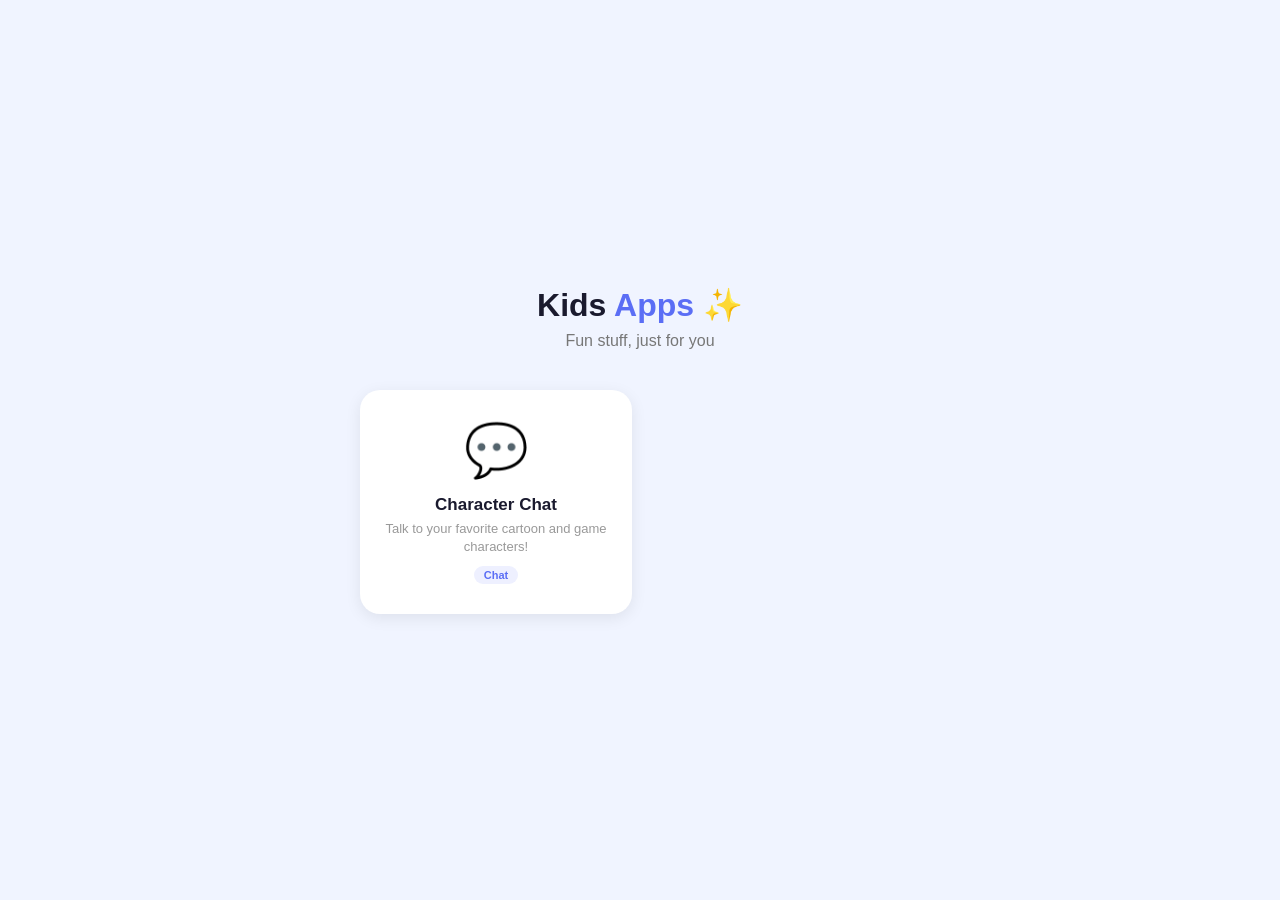
==== index.html @ 6673cadf "✨ Add index page, .gitignore, and fix AI suggestion parsing - Add Kids Apps index page linking to Ch" ====
<!DOCTYPE html>
<html lang="en">
<head>
<meta charset="UTF-8">
<meta name="viewport" content="width=device-width, initial-scale=1.0">
<meta name="apple-mobile-web-app-capable" content="yes">
<meta name="apple-mobile-web-app-title" content="Kids Apps">
<title>Kids Apps ✨</title>
<style>
* { box-sizing: border-box; margin: 0; padding: 0; -webkit-tap-highlight-color: transparent; }
body {
  font-family: -apple-system, BlinkMacSystemFont, 'Segoe UI', sans-serif;
  background: #f0f4ff;
  min-height: 100vh;
  color: #1a1a2e;
  display: flex;
  flex-direction: column;
  align-items: center;
  justify-content: center;
  padding: 32px 16px;
}
.hero {
  text-align: center;
  margin-bottom: 40px;
}
.hero h1 {
  font-size: 32px;
  font-weight: 800;
  color: #1a1a2e;
  line-height: 1.2;
}
.hero h1 span { color: #5b6ef5; }
.hero p {
  font-size: 16px;
  color: #777;
  margin-top: 8px;
}
.apps {
  display: grid;
  grid-template-columns: repeat(auto-fill, minmax(200px, 1fr));
  gap: 16px;
  width: 100%;
  max-width: 560px;
}
.app-card {
  background: white;
  border-radius: 20px;
  padding: 28px 20px;
  text-align: center;
  text-decoration: none;
  color: inherit;
  box-shadow: 0 4px 16px rgba(0,0,0,0.08);
  border: 2px solid transparent;
  transition: transform 0.12s, box-shadow 0.12s, border-color 0.12s;
  cursor: pointer;
}
.app-card:hover {
  transform: translateY(-3px);
  box-shadow: 0 8px 24px rgba(91,110,245,0.15);
  border-color: #5b6ef5;
}
.app-card:active { transform: scale(0.97); }
.app-icon { font-size: 52px; display: block; margin-bottom: 14px; }
.app-name { font-size: 17px; font-weight: 700; color: #1a1a2e; }
.app-desc { font-size: 13px; color: #999; margin-top: 5px; line-height: 1.4; }
.badge {
  display: inline-block;
  background: #eef0ff;
  color: #5b6ef5;
  font-size: 11px;
  font-weight: 600;
  border-radius: 20px;
  padding: 3px 10px;
  margin-top: 10px;
}
</style>
</head>
<body>
<div class="hero">
  <h1>Kids <span>Apps</span> ✨</h1>
  <p>Fun stuff, just for you</p>
</div>
<div class="apps">
  <a class="app-card" href="kids-chatbot.html">
    <span class="app-icon">💬</span>
    <div class="app-name">Character Chat</div>
    <div class="app-desc">Talk to your favorite cartoon and game characters!</div>
    <div class="badge">Chat</div>
  </a>
</div>
</body>
</html>
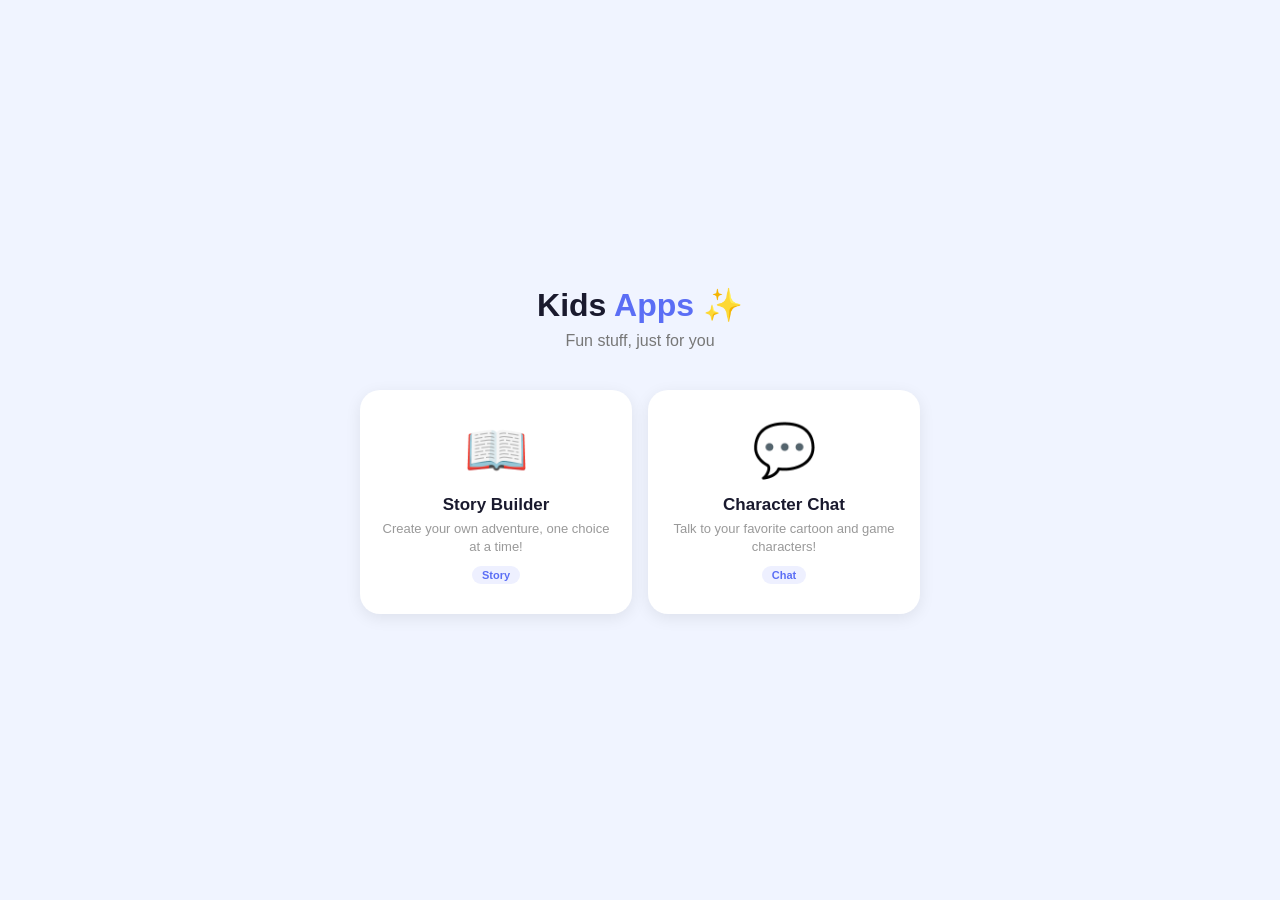
==== commit 99d0ea78: "📖 Add Story Builder app Pick a hero, world, and quest — then co-write a 4-chapter adventure with the" ====
--- a/index.html
+++ b/index.html
@@ -81,6 +81,12 @@
   <p>Fun stuff, just for you</p>
 </div>
 <div class="apps">
+  <a class="app-card" href="story-builder.html">
+    <span class="app-icon">📖</span>
+    <div class="app-name">Story Builder</div>
+    <div class="app-desc">Create your own adventure, one choice at a time!</div>
+    <div class="badge">Story</div>
+  </a>
   <a class="app-card" href="kids-chatbot.html">
     <span class="app-icon">💬</span>
     <div class="app-name">Character Chat</div>
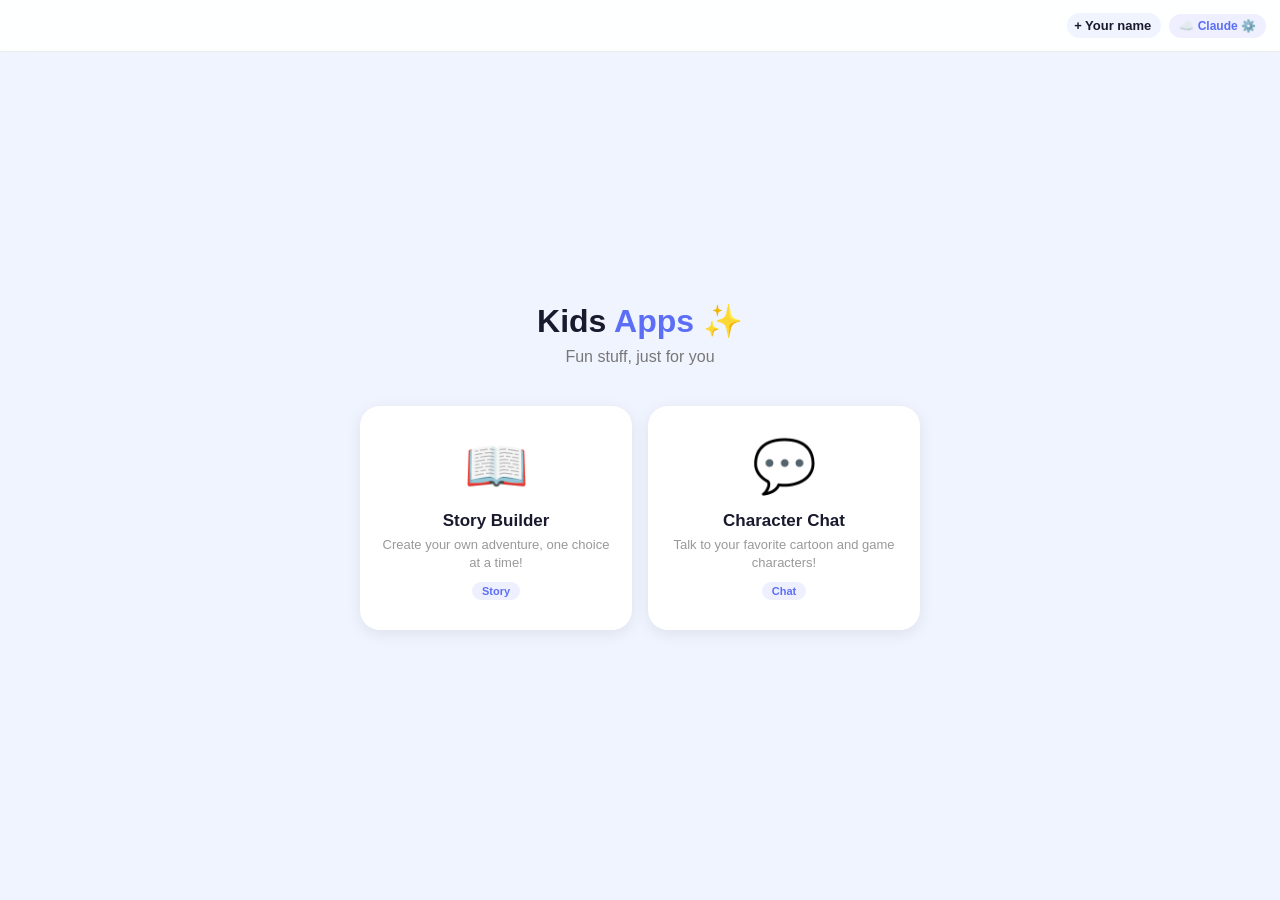
==== commit 4e462447: "Add shared header across all pages Profile pill, provider indicator, and navigation unified in heade" ====
--- a/index.html
+++ b/index.html
@@ -94,5 +94,7 @@
     <div class="badge">Chat</div>
   </a>
 </div>
+<script src="config.js" onerror="void 0"></script>
+<script src="header.js"></script>
 </body>
 </html>
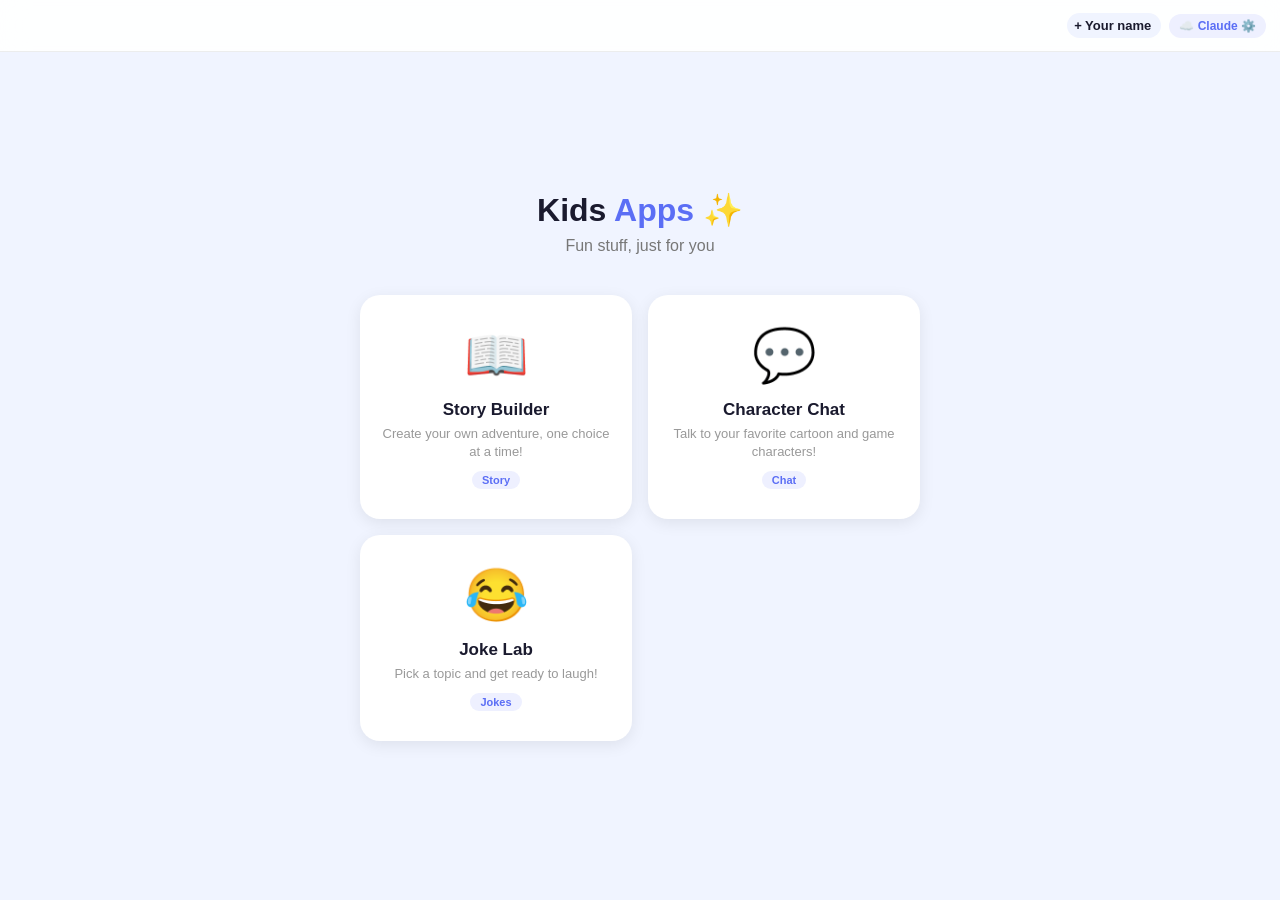
==== commit d89d577b: "Add Joke Lab app Topic picker (10 presets + free entry) → AI generates 3 jokes per batch → tap-to-re" ====
--- a/index.html
+++ b/index.html
@@ -93,6 +93,12 @@
     <div class="app-desc">Talk to your favorite cartoon and game characters!</div>
     <div class="badge">Chat</div>
   </a>
+  <a class="app-card" href="joke-lab.html">
+    <span class="app-icon">😂</span>
+    <div class="app-name">Joke Lab</div>
+    <div class="app-desc">Pick a topic and get ready to laugh!</div>
+    <div class="badge">Jokes</div>
+  </a>
 </div>
 <script src="config.js" onerror="void 0"></script>
 <script src="header.js"></script>
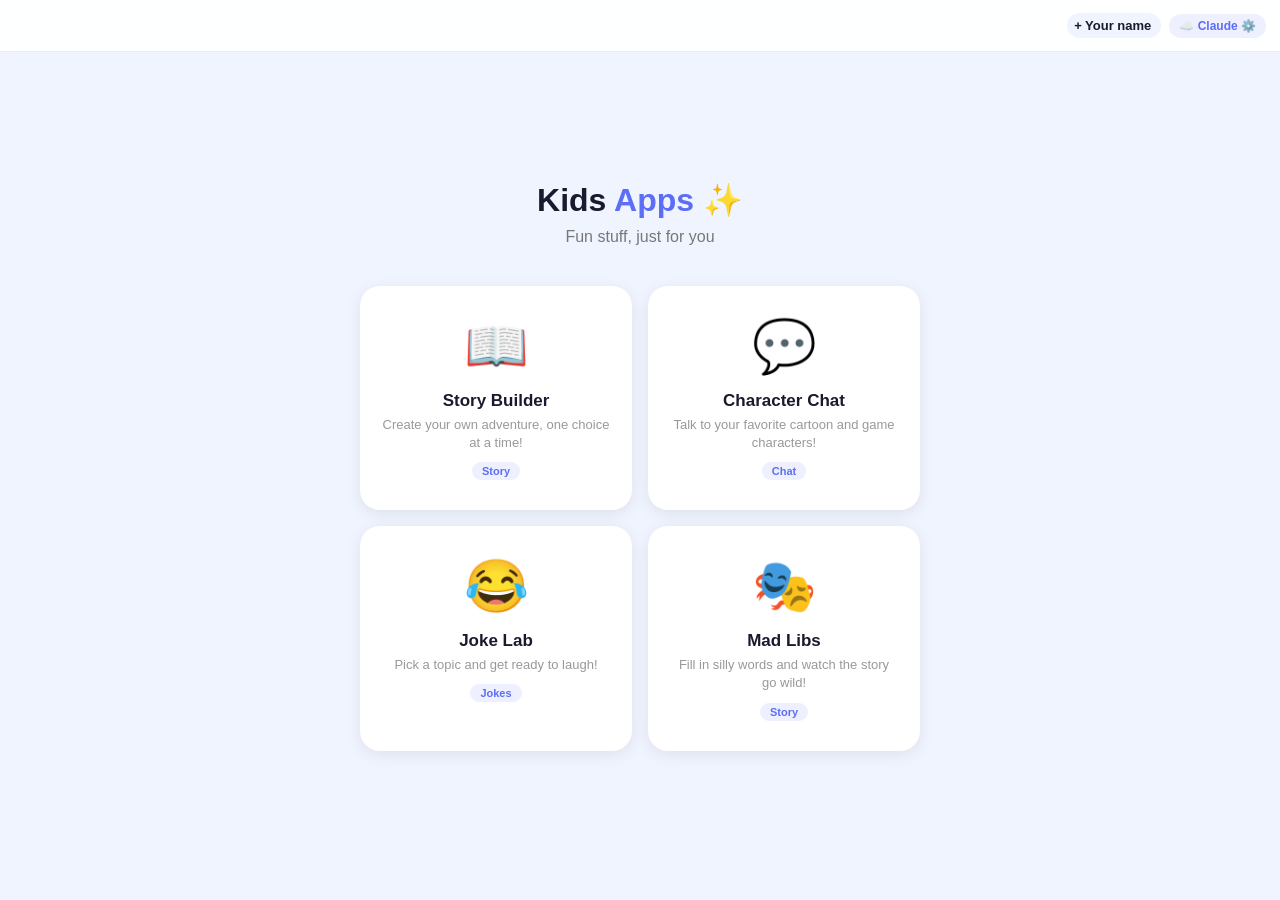
==== commit ff2033c0: "Add Mad Libs app 8 themed word slots (noun, adjective, verb-ing, animal, food, silly word, number, b" ====
--- a/index.html
+++ b/index.html
@@ -99,6 +99,12 @@
     <div class="app-desc">Pick a topic and get ready to laugh!</div>
     <div class="badge">Jokes</div>
   </a>
+  <a class="app-card" href="mad-libs.html">
+    <span class="app-icon">🎭</span>
+    <div class="app-name">Mad Libs</div>
+    <div class="app-desc">Fill in silly words and watch the story go wild!</div>
+    <div class="badge">Story</div>
+  </a>
 </div>
 <script src="config.js" onerror="void 0"></script>
 <script src="header.js"></script>
